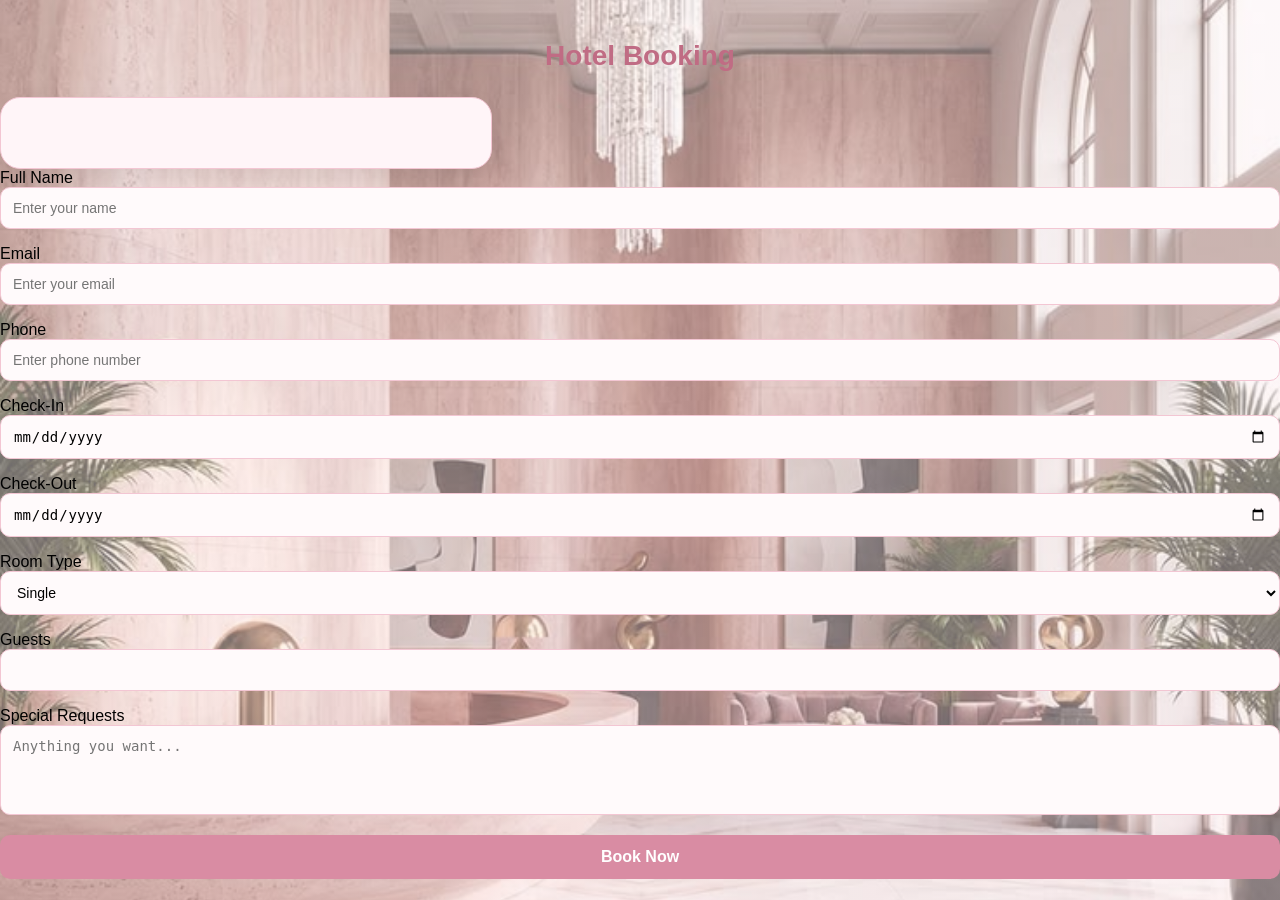
==== frontend/index.html @ d8120f4f "move frontend for vercel" ====
<!DOCTYPE html>
<html>
<head>
    <title>Hotel Booking</title>
    <link rel="stylesheet" href="/static/style.css">
</head>

<body>

<div class="container">

    <h1>Hotel Booking</h1>

    <form action="https://http://127.0.0.1:4040.ngrok-free.dev/book" method="POST">
    </form>

        <label>Full Name</label>
        <input type="text" name="full_name" placeholder="Enter your name" required>

        <label>Email</label>
        <input type="email" name="email" placeholder="Enter your email" required>

        <label>Phone</label>
        <input type="text" name="phone" placeholder="Enter phone number" required>

        <label>Check-In</label>
        <input type="date" name="check_in" required>

        <label>Check-Out</label>
        <input type="date" name="check_out" required>

        <label>Room Type</label>
        <select name="room_type">
            <option>Single</option>
            <option>Double</option>
            <option>Deluxe</option>
            <option>Suite</option>
        </select>

        <label>Guests</label>
        <input type="number" name="guests" min="1" max="10" required>

        <label>Special Requests</label>
        <textarea name="special_requests" placeholder="Anything you want..."></textarea>

        <button type="submit">Book Now</button>

    </form>

</div>

</body>
</html>
---- static/style.css ----
body {
    font-family: 'Segoe UI', Tahoma, Geneva, Verdana, sans-serif;

    background: 
        linear-gradient(rgba(253, 242, 245, 0.45), rgba(252, 231, 238, 0.45)),
        url("/static/hotel.jpg");

    background-size: cover;
    background-position: center;
    background-repeat: no-repeat;

    display: flex;
    justify-content: center;
    align-items: center;
    min-height: 100vh;
    margin: 0;
}

form {
    background: #fff5f8;   /* soft pink card */
    width: 420px;
    padding: 35px;
    border-radius: 20px;

    border: 1px solid #f3c6d3;

    box-shadow: 0 10px 25px rgba(0, 0, 0, 0.08);

    transition: 0.3s ease;
}

form:hover {
    transform: translateY(-2px);
    box-shadow: 0 14px 30px rgba(0, 0, 0, 0.10);
}

h1 {
    text-align: center;
    color: #c06c84;
    margin-bottom: 25px;
    font-size: 28px;
}

input,
select,
textarea {
    width: 100%;
    padding: 12px;
    margin-bottom: 16px;
    border: 1px solid #f3c6d3;
    border-radius: 10px;
    font-size: 14px;
    background-color: #fffafb;
    box-sizing: border-box;
    transition: 0.3s;
}

input:focus,
select:focus,
textarea:focus {
    border-color: #d98ca3;
    outline: none;
    box-shadow: 0 0 5px rgba(217, 140, 163, 0.3);
}

textarea {
    resize: none;
    height: 90px;
}

button {
    width: 100%;
    padding: 13px;
    background: #d98ca3;
    color: white;
    border: none;
    border-radius: 10px;
    font-size: 16px;
    font-weight: 600;
    cursor: pointer;
    transition: 0.3s;
}

button:hover {
    background: #c06c84;
}
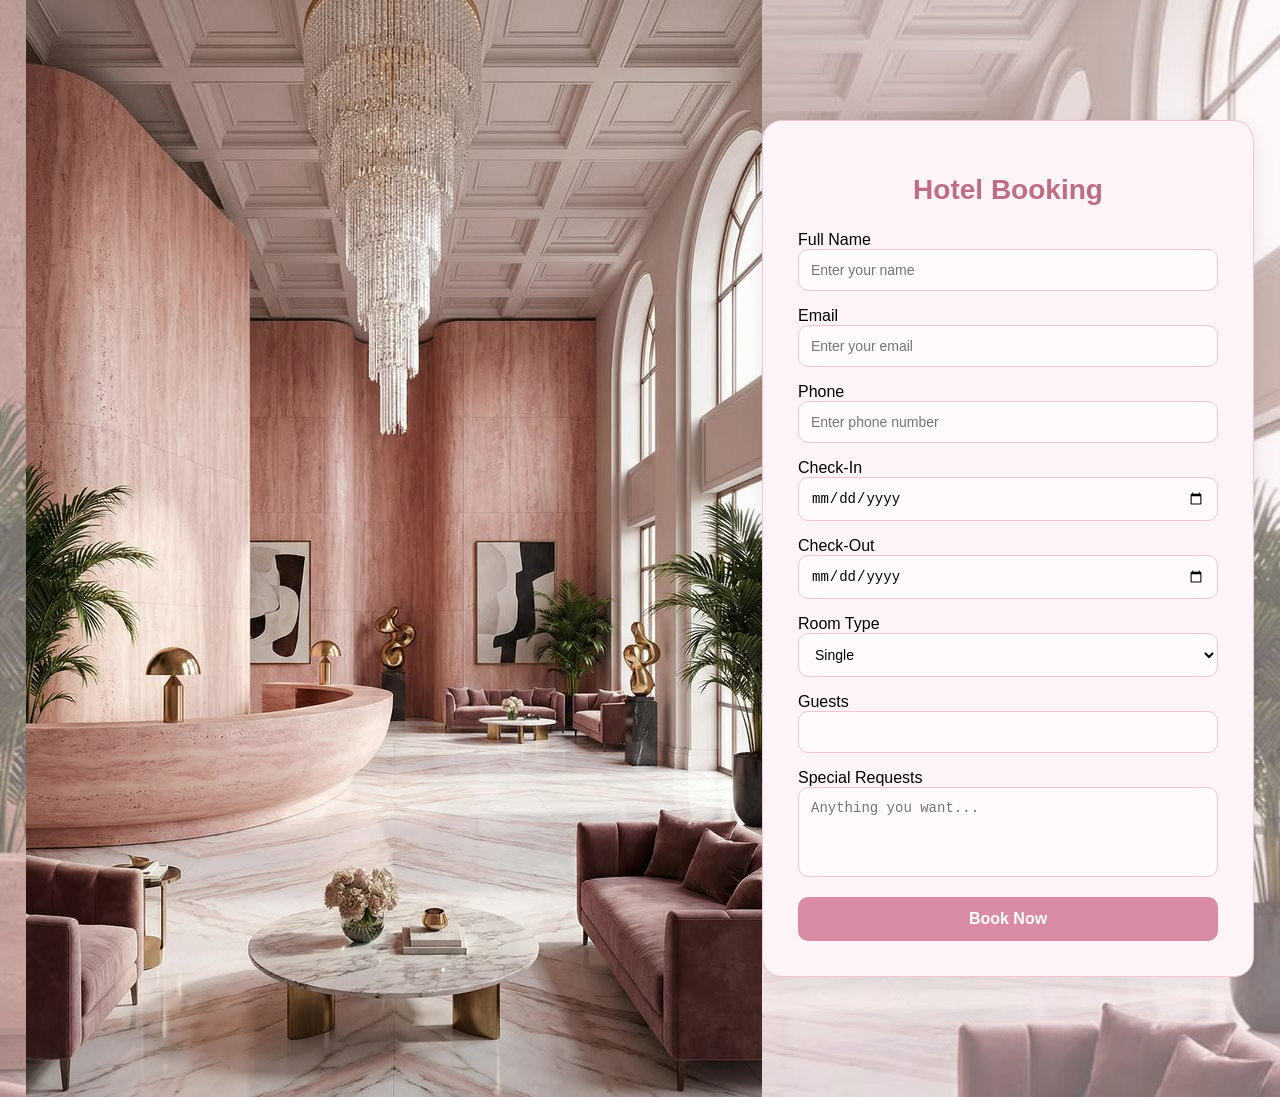
==== commit 137dd0ad: "fix frontend paths" ====
--- a/frontend/index.html
+++ b/frontend/index.html
@@ -2,7 +2,9 @@
 <html>
 <head>
     <title>Hotel Booking</title>
-    <link rel="stylesheet" href="/static/style.css">
+    <link rel="stylesheet" href="style.css">
+<img src="hotel.jpg">
+<form action="https://YOUR-NGROK-URL/book" method="POST">
 </head>
 
 <body>
--- a/frontend/style.css
+++ b/frontend/style.css
@@ -0,0 +1,85 @@
+body {
+    font-family: 'Segoe UI', Tahoma, Geneva, Verdana, sans-serif;
+
+    background: 
+    linear-gradient(rgba(253, 242, 245, 0.45), rgba(252, 231, 238, 0.45)),
+    url("hotel.jpg");
+    background-size: cover;
+    background-position: center;
+    background-repeat: no-repeat;
+
+    display: flex;
+    justify-content: center;
+    align-items: center;
+    min-height: 100vh;
+    margin: 0;
+}
+
+form {
+    background: #fff5f8;   /* soft pink card */
+    width: 420px;
+    padding: 35px;
+    border-radius: 20px;
+
+    border: 1px solid #f3c6d3;
+
+    box-shadow: 0 10px 25px rgba(0, 0, 0, 0.08);
+
+    transition: 0.3s ease;
+}
+
+form:hover {
+    transform: translateY(-2px);
+    box-shadow: 0 14px 30px rgba(0, 0, 0, 0.10);
+}
+
+h1 {
+    text-align: center;
+    color: #c06c84;
+    margin-bottom: 25px;
+    font-size: 28px;
+}
+
+input,
+select,
+textarea {
+    width: 100%;
+    padding: 12px;
+    margin-bottom: 16px;
+    border: 1px solid #f3c6d3;
+    border-radius: 10px;
+    font-size: 14px;
+    background-color: #fffafb;
+    box-sizing: border-box;
+    transition: 0.3s;
+}
+
+input:focus,
+select:focus,
+textarea:focus {
+    border-color: #d98ca3;
+    outline: none;
+    box-shadow: 0 0 5px rgba(217, 140, 163, 0.3);
+}
+
+textarea {
+    resize: none;
+    height: 90px;
+}
+
+button {
+    width: 100%;
+    padding: 13px;
+    background: #d98ca3;
+    color: white;
+    border: none;
+    border-radius: 10px;
+    font-size: 16px;
+    font-weight: 600;
+    cursor: pointer;
+    transition: 0.3s;
+}
+
+button:hover {
+    background: #c06c84;
+}
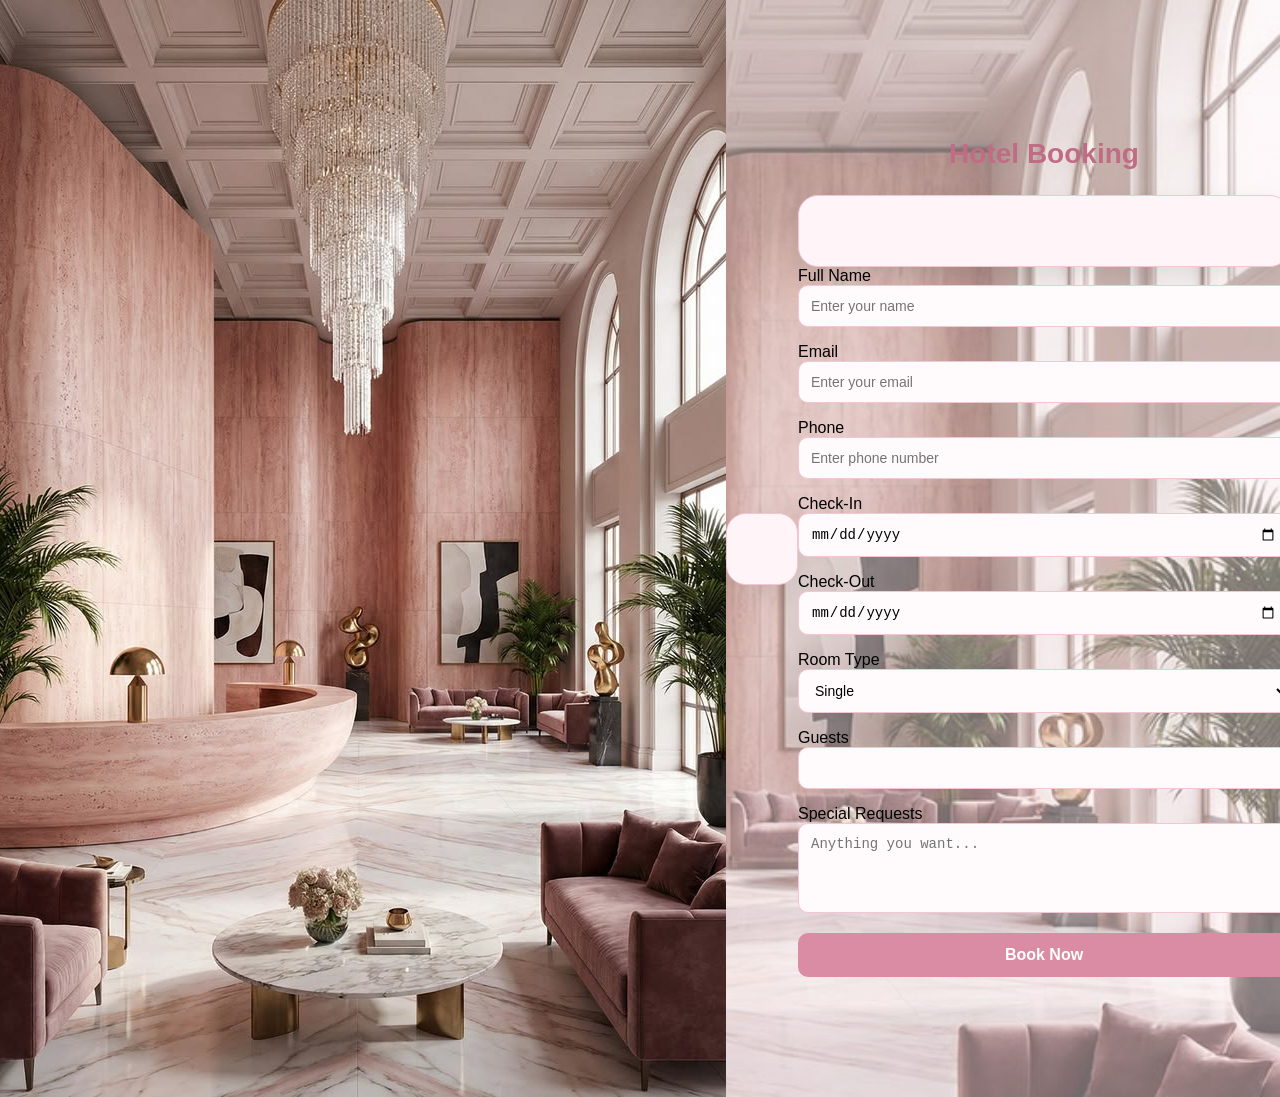
==== commit cfe74f2d: "frontend ready for vercel" ====
--- a/frontend/index.html
+++ b/frontend/index.html
@@ -3,8 +3,8 @@
 <head>
     <title>Hotel Booking</title>
     <link rel="stylesheet" href="style.css">
-<img src="hotel.jpg">
-<form action="https://YOUR-NGROK-URL/book" method="POST">
+<img src="hotel.jpg" class="banner">
+<form action="https://agreement-vanity-take.ngrok-free.dev/book" method="POST"></form>
 </head>
 
 <body>
